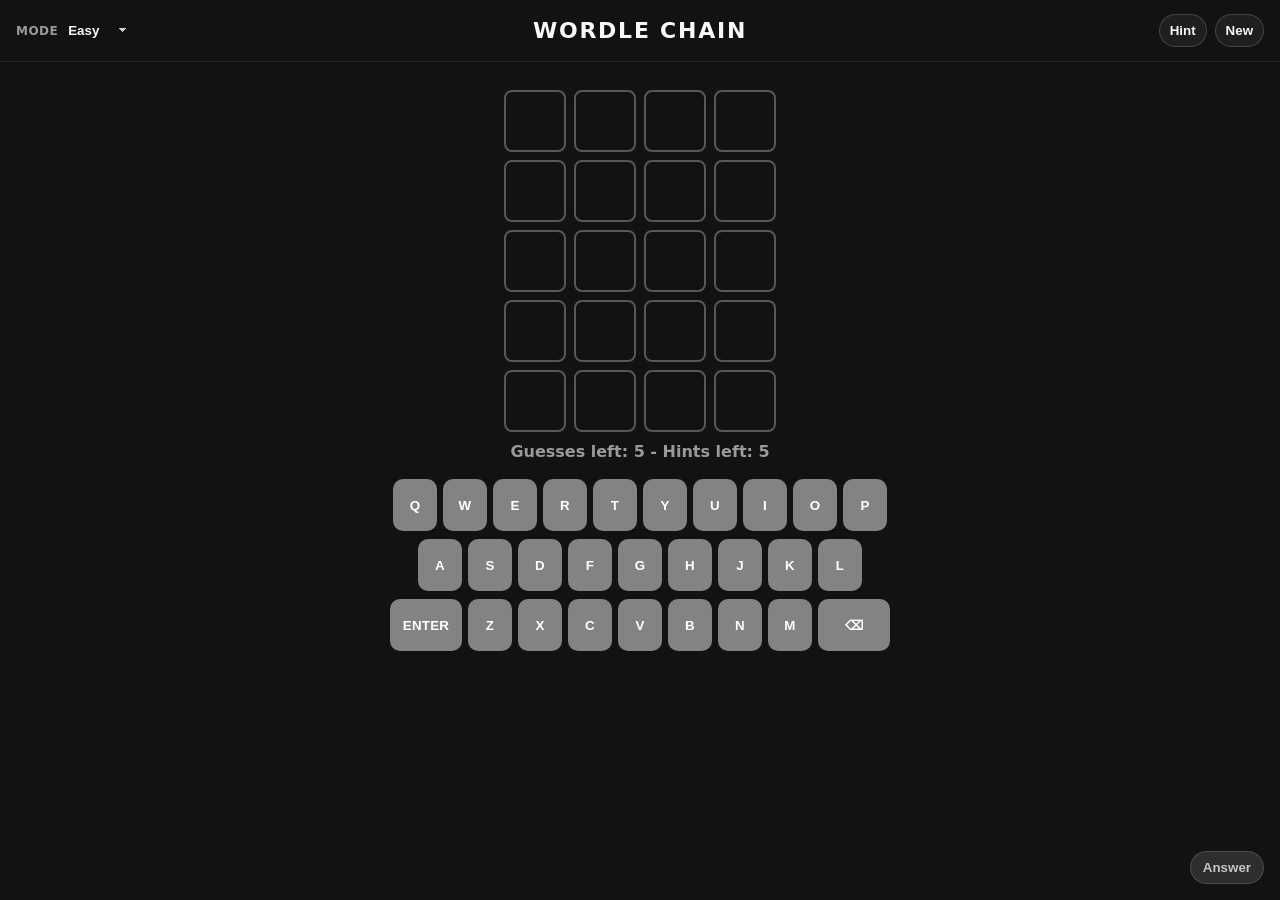
==== index.html @ 0df7bb43 "Disable mobile double-tap zoom interactions. Set a non-scalable viewport and apply touch-action mani" ====
<!doctype html>
<html lang="en">
  <head>
    <meta charset="UTF-8" />
    <meta name="viewport" content="width=device-width, initial-scale=1.0, maximum-scale=1.0, user-scalable=no" />
    <title>Wordle Clone</title>
    <link rel="stylesheet" href="./styles.css" />
  </head>
  <body>
    <div class="app" id="app">
      <header class="header">
        <div class="header__left">
          <label class="difficultyLabel" for="difficultySelect">Mode</label>
          <select id="difficultySelect" class="difficultySelect" aria-label="Difficulty mode">
            <option value="easy" selected>Easy</option>
            <option value="medium">Medium</option>
            <option value="hard">Hard</option>
          </select>
        </div>
        <h1 class="header__title" id="headerTitle">Wordle Chain</h1>
        <div class="header__right">
          <button class="iconButton" id="hintBtn" type="button" aria-label="Show hint" title="Show hint">
            Hint
          </button>
          <button class="iconButton" id="newGameBtn" type="button" aria-label="New game" title="New game">
            New
          </button>
        </div>
      </header>

      <main class="main">
        <section class="board" aria-label="Board">
          <div class="history" id="history" aria-label="Solved words"></div>
          <div class="chainDivider" id="chainDivider" aria-hidden="true"></div>
          <div class="grid" id="grid" aria-label="Guesses grid"></div>
          <p class="status" id="statusText" aria-live="polite"></p>
        </section>

        <section class="keyboard" id="keyboardSection" aria-label="Keyboard">
          <div class="mobileHintRow">
            <button class="iconButton mobileHintBtn" id="mobileHintBtn" type="button" aria-label="Show hint">Hint</button>
          </div>
          <div class="keyboard__row" id="kbRow1"></div>
          <div class="keyboard__row" id="kbRow2"></div>
          <div class="keyboard__row" id="kbRow3"></div>
          <p class="mobileAnswerFlash" id="mobileAnswerFlash" aria-live="polite"></p>
        </section>

        <section class="celebration hiddenSection" id="celebrationSection" aria-live="polite">
          <p class="celebrationText">Chain complete!</p>
          <div class="starRating" id="starRating" aria-label="Star rating"></div>
          <p class="ratingMeta" id="ratingMeta"></p>
          <button class="primaryButton" id="chainPlayAgainBtn" type="button">Play again</button>
        </section>
      </main>

      <div class="toast" id="toast" role="status" aria-live="polite" aria-atomic="true"></div>
      <div class="confettiLayer" id="confettiLayer" aria-hidden="true"></div>
      <button class="answerFab" id="answerBtn" type="button" aria-label="Show answer" title="Show answer">Answer</button>

      <div class="modalOverlay hidden" id="modalOverlay" aria-hidden="true">
        <div class="modal" role="dialog" aria-modal="true" aria-labelledby="modalTitle">
          <h2 class="modal__title" id="modalTitle">Game over</h2>
          <p class="modal__body" id="modalBody"></p>
          <div class="modal__actions">
            <button class="primaryButton" id="playAgainBtn" type="button">Play again</button>
            <button class="secondaryButton" id="closeModalBtn" type="button">Close</button>
          </div>
        </div>
      </div>
    </div>

    <script type="module" src="./app.js"></script>
  </body>
</html>
---- styles.css ----
:root {
  --bg: #121213;
  --fg: #f8f8f8;
  --muted: #9a9a9a;
  --tile: #3a3a3c;
  --tileBorder: #565758;
  --tileBorderActive: #878a8c;
  --key: #818384;
  --keyFg: #ffffff;
  --green: #538d4e;
  --purple: #7c4dff;
  --yellow: #b59f3b;
  --gray: #3a3a3c;
  --shadow: rgba(0, 0, 0, 0.4);
  --radius: 10px;
  --tileSize: 62px;
  --tileGap: 8px;
  --font: ui-sans-serif, system-ui, -apple-system, Segoe UI, Roboto, Helvetica, Arial, "Apple Color Emoji",
    "Segoe UI Emoji";
}

* {
  box-sizing: border-box;
}

html,
body {
  height: 100%;
}

body {
  margin: 0;
  background: var(--bg);
  color: var(--fg);
  font-family: var(--font);
  overflow-x: hidden;
}

.app {
  min-height: 100%;
  display: flex;
  flex-direction: column;
  width: 100%;
}

.header {
  display: grid;
  grid-template-columns: 1fr auto 1fr;
  align-items: center;
  padding: 14px 16px;
  border-bottom: 1px solid rgba(255, 255, 255, 0.08);
  gap: 8px;
}

.header__title {
  margin: 0;
  font-size: 22px;
  letter-spacing: 0.08em;
  text-transform: uppercase;
  justify-self: center;
  text-align: center;
}

.header__right {
  display: flex;
  justify-content: flex-end;
  gap: 8px;
  flex-wrap: wrap;
}

.header__left {
  display: flex;
  align-items: center;
  gap: 8px;
}

.difficultyLabel {
  color: var(--muted);
  font-weight: 700;
  font-size: 12px;
  letter-spacing: 0.04em;
  text-transform: uppercase;
}

.difficultySelect {
  background: transparent;
  color: var(--fg);
  border: 0;
  border-radius: 0;
  padding: 2px 2px;
  font-weight: 700;
  min-width: 0;
  appearance: none;
  -webkit-appearance: none;
  -moz-appearance: none;
  padding-right: 14px;
  background-image: linear-gradient(45deg, transparent 50%, rgba(255, 255, 255, 0.8) 50%),
    linear-gradient(135deg, rgba(255, 255, 255, 0.8) 50%, transparent 50%);
  background-position: calc(100% - 10px) calc(50% - 1px), calc(100% - 6px) calc(50% - 1px);
  background-size: 4px 4px, 4px 4px;
  background-repeat: no-repeat;
}

.iconButton {
  border: 1px solid rgba(255, 255, 255, 0.16);
  background: rgba(255, 255, 255, 0.06);
  color: var(--fg);
  padding: 8px 10px;
  border-radius: 999px;
  font-weight: 700;
  cursor: pointer;
  touch-action: manipulation;
}

.iconButton:hover {
  background: rgba(255, 255, 255, 0.1);
}

.answerFab {
  position: fixed;
  right: 16px;
  bottom: 16px;
  z-index: 40;
  border: 1px solid rgba(255, 255, 255, 0.14);
  background: rgba(140, 140, 140, 0.24);
  color: rgba(255, 255, 255, 0.72);
  border-radius: 999px;
  padding: 8px 12px;
  font-weight: 700;
  cursor: pointer;
  touch-action: manipulation;
}

.answerFab:hover {
  background: rgba(150, 150, 150, 0.32);
}

.main {
  flex: 1;
  display: flex;
  flex-direction: column;
  align-items: center;
  padding: 18px 12px 24px;
  gap: 18px;
  width: 100%;
}

.board {
  width: min(620px, 100%);
}

.history {
  display: grid;
  gap: var(--tileGap);
  margin-bottom: 10px;
}

.chainConnector {
  width: 2px;
  height: 26px;
  margin: -2px auto 2px;
  border-radius: 999px;
  background: rgba(255, 255, 255, 0.28);
}

.chainDivider {
  width: 2px;
  height: 26px;
  margin: 4px auto 12px;
  border-radius: 999px;
  background: rgba(255, 255, 255, 0.28);
  display: none;
}

.chainDivider[data-show="true"] {
  display: block;
}

.grid {
  display: grid;
  grid-template-rows: repeat(5, 1fr);
  gap: var(--tileGap);
}

.row {
  display: grid;
  gap: var(--tileGap);
  justify-content: center;
}

.status {
  margin: 10px 0 0;
  text-align: center;
  color: var(--muted);
  font-weight: 700;
}

.tile {
  width: var(--tileSize);
  height: var(--tileSize);
  border: 2px solid var(--tileBorder);
  border-radius: 8px;
  display: grid;
  place-items: center;
  text-transform: uppercase;
  font-weight: 800;
  font-size: 28px;
  line-height: 1;
  user-select: none;
  background: transparent;
}

.tile[data-state="active"] {
  border-color: var(--tileBorderActive);
}

.tile[data-state="green"] {
  background: var(--green);
  border-color: var(--green);
}

.tile[data-state="purple"] {
  background: var(--purple);
  border-color: var(--purple);
}

.tile[data-state="yellow"] {
  background: var(--yellow);
  border-color: var(--yellow);
}

.tile[data-state="gray"] {
  background: var(--gray);
  border-color: var(--gray);
}

.keyboard {
  width: min(560px, 100%);
  display: flex;
  flex-direction: column;
  gap: 8px;
  padding-inline: 4px;
}

.mobileAnswerFlash {
  display: none;
  margin: 0;
  text-align: center;
  font-size: 12px;
  color: rgba(255, 255, 255, 0.82);
  opacity: 0;
  transition: opacity 160ms ease;
  pointer-events: none;
}

.mobileAnswerFlash[data-show="true"] {
  opacity: 1;
}

.mobileHintRow {
  display: none;
}

.keyboard__row {
  display: flex;
  gap: 6px;
  justify-content: center;
}

.key {
  flex: 1;
  max-width: 44px;
  min-width: 30px;
  height: 52px;
  border-radius: 10px;
  border: 0;
  background: var(--key);
  color: var(--keyFg);
  font-weight: 800;
  letter-spacing: 0.02em;
  cursor: pointer;
  text-transform: uppercase;
  overflow: hidden;
  text-overflow: clip;
  touch-action: manipulation;
}

.key[data-wide="true"] {
  flex: 1.4;
  max-width: 72px;
}

.key:hover {
  filter: brightness(1.06);
}

.key[data-state="green"] {
  background: var(--green);
}

.key[data-state="purple"] {
  background: var(--purple);
}

.key[data-state="yellow"] {
  background: var(--yellow);
}

.key[data-state="gray"] {
  background: var(--gray);
}

.toast {
  position: fixed;
  top: 68px;
  left: 50%;
  transform: translateX(-50%);
  background: rgba(248, 248, 248, 0.92);
  color: #111;
  padding: 10px 12px;
  border-radius: 12px;
  font-weight: 700;
  box-shadow: 0 12px 30px var(--shadow);
  opacity: 0;
  pointer-events: none;
  transition: opacity 140ms ease;
}

.toast[data-show="true"] {
  opacity: 1;
}

.modalOverlay {
  position: fixed;
  inset: 0;
  background: rgba(0, 0, 0, 0.55);
  display: grid;
  place-items: center;
  padding: 16px;
}

.modalOverlay.hidden {
  display: none;
}

.modal {
  width: min(420px, 100%);
  background: #1b1b1c;
  border: 1px solid rgba(255, 255, 255, 0.14);
  border-radius: var(--radius);
  box-shadow: 0 20px 60px var(--shadow);
  padding: 16px;
}

.modal__title {
  margin: 0 0 10px;
  font-size: 18px;
}

.modal__body {
  margin: 0 0 16px;
  color: rgba(255, 255, 255, 0.86);
}

.modal__actions {
  display: flex;
  gap: 10px;
  justify-content: flex-end;
}

.primaryButton,
.secondaryButton {
  border-radius: 12px;
  padding: 10px 12px;
  font-weight: 800;
  cursor: pointer;
}

.primaryButton {
  border: 0;
  background: rgba(255, 255, 255, 0.9);
  color: #111;
}

.secondaryButton {
  border: 1px solid rgba(255, 255, 255, 0.18);
  background: transparent;
  color: var(--fg);
}

.hiddenSection {
  display: none !important;
}

.celebration {
  display: grid;
  place-items: center;
  gap: 10px;
}

.celebrationText {
  margin: 0;
  font-weight: 800;
  color: var(--fg);
}

.starRating {
  display: flex;
  gap: 6px;
  align-items: center;
  justify-content: center;
  min-height: 36px;
}

.star {
  font-size: 30px;
  line-height: 1;
  color: rgba(255, 255, 255, 0.28);
  transform: scale(0.9);
}

.star[data-on="true"] {
  color: #facc15;
  animation: starPop 260ms ease forwards;
}

.ratingMeta {
  margin: 0;
  color: var(--muted);
  font-weight: 700;
}

.confettiLayer {
  position: fixed;
  inset: 0;
  pointer-events: none;
  overflow: hidden;
  z-index: 50;
}

.confettiPiece {
  position: absolute;
  top: -10px;
  width: 8px;
  height: 12px;
  opacity: 0.9;
  animation: confettiFall 1400ms linear forwards;
}

@keyframes confettiFall {
  0% {
    transform: translateY(0) rotate(0deg);
  }
  100% {
    transform: translateY(105vh) rotate(720deg);
    opacity: 0.1;
  }
}

@keyframes starPop {
  0% {
    transform: scale(0.5) rotate(-10deg);
    opacity: 0.2;
  }
  60% {
    transform: scale(1.2) rotate(8deg);
    opacity: 1;
  }
  100% {
    transform: scale(1) rotate(0deg);
    opacity: 1;
  }
}

@media (max-width: 420px) {
  :root {
    --tileSize: 38px;
    --tileGap: 5px;
  }
  .header {
    grid-template-columns: 1fr auto 1fr;
    justify-items: stretch;
    text-align: initial;
    gap: 6px;
    padding: 8px 10px;
  }
  .header__left,
  .header__right {
    width: auto;
    gap: 6px;
  }
  .header__left {
    justify-content: flex-start;
  }
  .header__right {
    justify-content: flex-end;
  }
  .header__title {
    font-size: 18px;
  }
  .difficultyLabel {
    display: none;
  }
  .difficultySelect {
    min-width: 0;
    padding: 2px 14px 2px 2px;
    font-size: 12px;
  }
  .iconButton {
    padding: 6px 8px;
    font-size: 12px;
  }
  .main {
    padding: 8px 8px 14px;
    gap: 10px;
  }
  .board {
    width: 100%;
  }
  .status {
    font-size: 11px;
    line-height: 1.3;
    margin-top: 6px;
    max-width: 100%;
    white-space: normal;
  }
  .keyboard {
    width: min(100%, 420px);
    gap: 5px;
    padding-inline: 0;
  }
  .keyboard__row {
    gap: 3px;
  }
  .tile {
    font-size: 20px;
  }
  .key {
    height: 40px;
    min-width: 0;
    max-width: none;
    flex: 1 1 0;
    font-size: 12px;
    padding: 0;
  }
  .key[data-wide="true"] {
    max-width: none;
    flex: 1.5 1 0;
    font-size: 10px;
    letter-spacing: 0;
  }
  .answerFab {
    display: none;
  }
}

@media (max-width: 768px) {
  html,
  body {
    overflow: hidden;
  }
  .header {
    padding: 10px 12px;
  }
  .header__title {
    font-size: 20px;
  }
  .board {
    width: min(620px, calc(100vw - 20px));
  }
  .keyboard {
    position: fixed;
    left: 0;
    right: 0;
    bottom: calc(env(safe-area-inset-bottom) + 24px);
    width: 100%;
    margin: 0;
    padding: 8px 8px calc(12px + env(safe-area-inset-bottom));
    background: rgba(18, 18, 19, 0.96);
    border-top: 1px solid rgba(255, 255, 255, 0.08);
    z-index: 20;
    isolation: isolate;
  }
  .status {
    font-size: 13px;
  }
  #hintBtn {
    display: none;
  }
  .mobileHintRow {
    display: flex;
    justify-content: flex-end;
    margin-bottom: 4px;
  }
  .mobileHintBtn {
    padding: 6px 10px;
    font-size: 12px;
  }
  .main {
    padding-bottom: 285px;
    overflow-y: auto;
    width: 100%;
  }
  .mobileAnswerFlash {
    display: block;
    position: absolute;
    left: 0;
    right: 0;
    bottom: -20px;
  }
  .answerFab {
    display: none;
  }
}
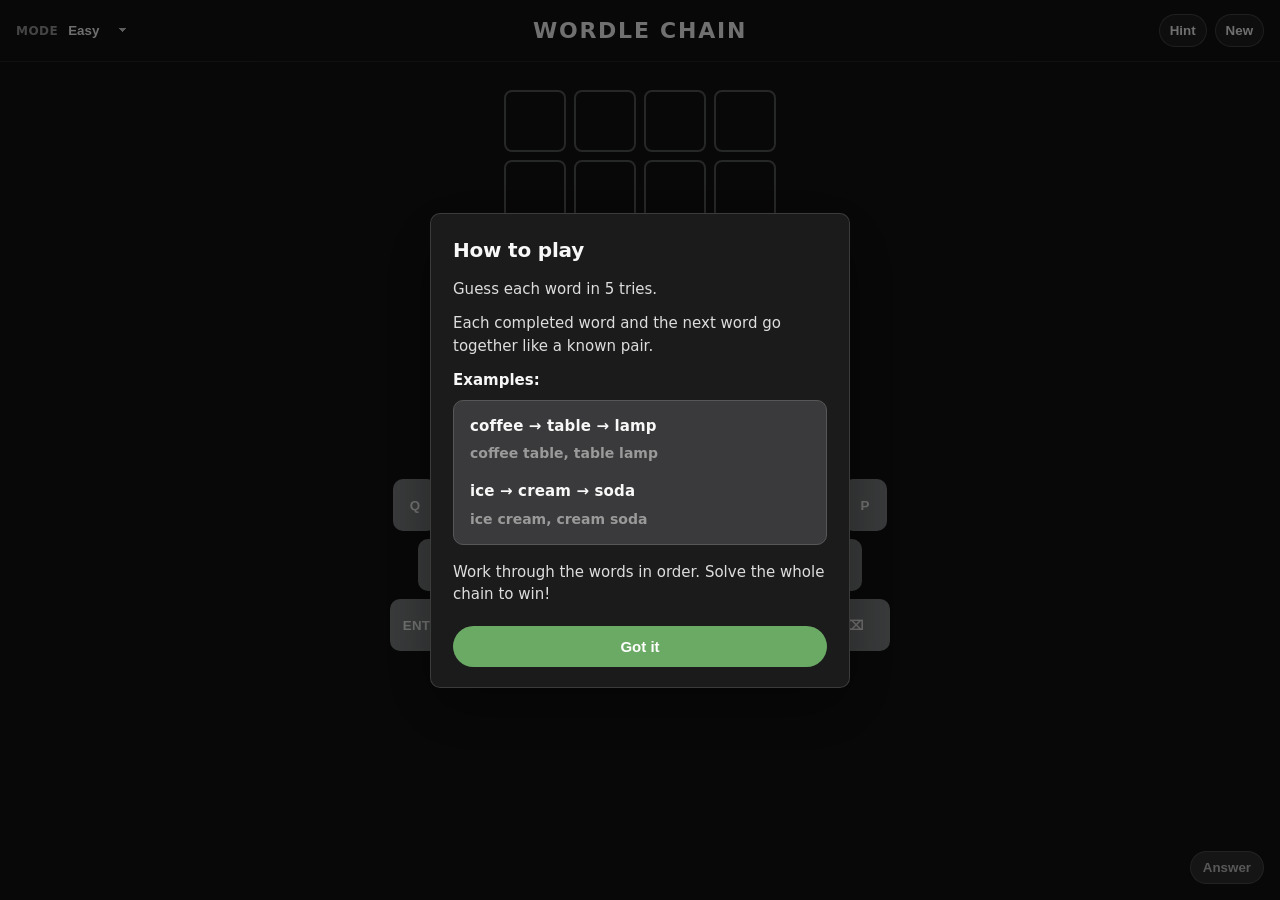
==== commit cf6079c2: "Add first-visit How to play overlay with dark theme styling. - Introduce modal with chain examples a" ====
--- a/index.html
+++ b/index.html
@@ -58,6 +58,31 @@
       <div class="confettiLayer" id="confettiLayer" aria-hidden="true"></div>
       <button class="answerFab" id="answerBtn" type="button" aria-label="Show answer" title="Show answer">Answer</button>
 
+      <div class="modalOverlay howToOverlay hidden" id="howToOverlay" aria-hidden="true">
+        <div class="modal howToModal" role="dialog" aria-modal="true" aria-labelledby="howToTitle">
+          <h2 class="modal__title" id="howToTitle">How to play</h2>
+          <div class="howToBody">
+            <p>Guess each word in 5 tries.</p>
+            <p>Each completed word and the next word go together like a known pair.</p>
+            <p class="howToExamplesLabel">Examples:</p>
+            <div class="chainExamplePairs" role="presentation">
+              <div class="chainExamplePair">
+                <p class="chainWords">coffee → table → lamp</p>
+                <p class="chainPhrases">coffee table, table lamp</p>
+              </div>
+              <div class="chainExamplePair">
+                <p class="chainWords">ice → cream → soda</p>
+                <p class="chainPhrases">ice cream, cream soda</p>
+              </div>
+            </div>
+            <p>Work through the words in order. Solve the whole chain to win!</p>
+          </div>
+          <div class="modal__actions howToActions">
+            <button class="primaryButton" id="howToDismissBtn" type="button">Got it</button>
+          </div>
+        </div>
+      </div>
+
       <div class="modalOverlay hidden" id="modalOverlay" aria-hidden="true">
         <div class="modal" role="dialog" aria-modal="true" aria-labelledby="modalTitle">
           <h2 class="modal__title" id="modalTitle">Game over</h2>
--- a/styles.css
+++ b/styles.css
@@ -343,6 +343,11 @@
   display: none;
 }
 
+.howToOverlay {
+  z-index: 60;
+  background: rgba(0, 0, 0, 0.55);
+}
+
 .modal {
   width: min(420px, 100%);
   background: #1b1b1c;
@@ -350,6 +355,107 @@
   border-radius: var(--radius);
   box-shadow: 0 20px 60px var(--shadow);
   padding: 16px;
+}
+
+/* How-to dialog: must beat `.modal` (same element has both classes; `.modal` comes first in cascade). */
+.modal.howToModal {
+  width: min(420px, 100%);
+  max-height: min(88vh, 100%);
+  overflow-y: auto;
+  -webkit-overflow-scrolling: touch;
+  background: #1b1b1c;
+  color: rgba(248, 248, 248, 0.92);
+  border: 1px solid rgba(255, 255, 255, 0.14);
+  border-radius: var(--radius);
+  box-shadow: 0 20px 60px var(--shadow);
+  padding: 24px 22px 20px;
+}
+
+.modal.howToModal .modal__title {
+  margin: 0 0 16px;
+  font-size: 20px;
+  font-weight: 700;
+  letter-spacing: -0.01em;
+  color: var(--fg);
+}
+
+.modal.howToModal .howToBody {
+  margin: 0 0 20px;
+  color: rgba(248, 248, 248, 0.88);
+  font-size: 15px;
+  line-height: 1.5;
+}
+
+.modal.howToModal .howToBody > p {
+  margin: 0 0 12px;
+}
+
+.modal.howToModal .howToBody > p:last-child {
+  margin-bottom: 0;
+}
+
+.modal.howToModal .howToExamplesLabel {
+  margin-bottom: 8px !important;
+  font-weight: 700;
+  color: var(--fg);
+}
+
+.modal.howToModal .chainExamplePairs {
+  margin: 0 0 16px;
+  padding: 14px 16px;
+  background: var(--tile);
+  border-radius: var(--radius);
+  border: 1px solid var(--tileBorder);
+  display: flex;
+  flex-direction: column;
+  gap: 16px;
+}
+
+.modal.howToModal .chainExamplePair {
+  margin: 0;
+}
+
+.modal.howToModal .chainExamplePair .chainWords,
+.modal.howToModal .chainExamplePair .chainPhrases {
+  margin: 0;
+}
+
+.modal.howToModal .chainWords {
+  font-weight: 700;
+  letter-spacing: 0.01em;
+  font-size: 15px;
+  color: #f8f8f8;
+}
+
+.modal.howToModal .chainPhrases {
+  margin-top: 6px !important;
+  color: var(--muted);
+  font-size: 14px;
+  font-weight: 600;
+}
+
+.modal.howToModal .howToActions {
+  justify-content: stretch;
+}
+
+.modal.howToModal .howToActions .primaryButton {
+  flex: 1;
+  border-radius: 999px;
+  padding: 12px 18px;
+  font-weight: 700;
+  font-size: 15px;
+  border: 0;
+  background: #6aaa64;
+  color: #ffffff;
+  box-shadow: none;
+}
+
+.modal.howToModal .howToActions .primaryButton:hover {
+  filter: brightness(1.08);
+}
+
+.modal.howToModal .howToActions .primaryButton:active {
+  filter: brightness(0.94);
 }
 
 .modal__title {
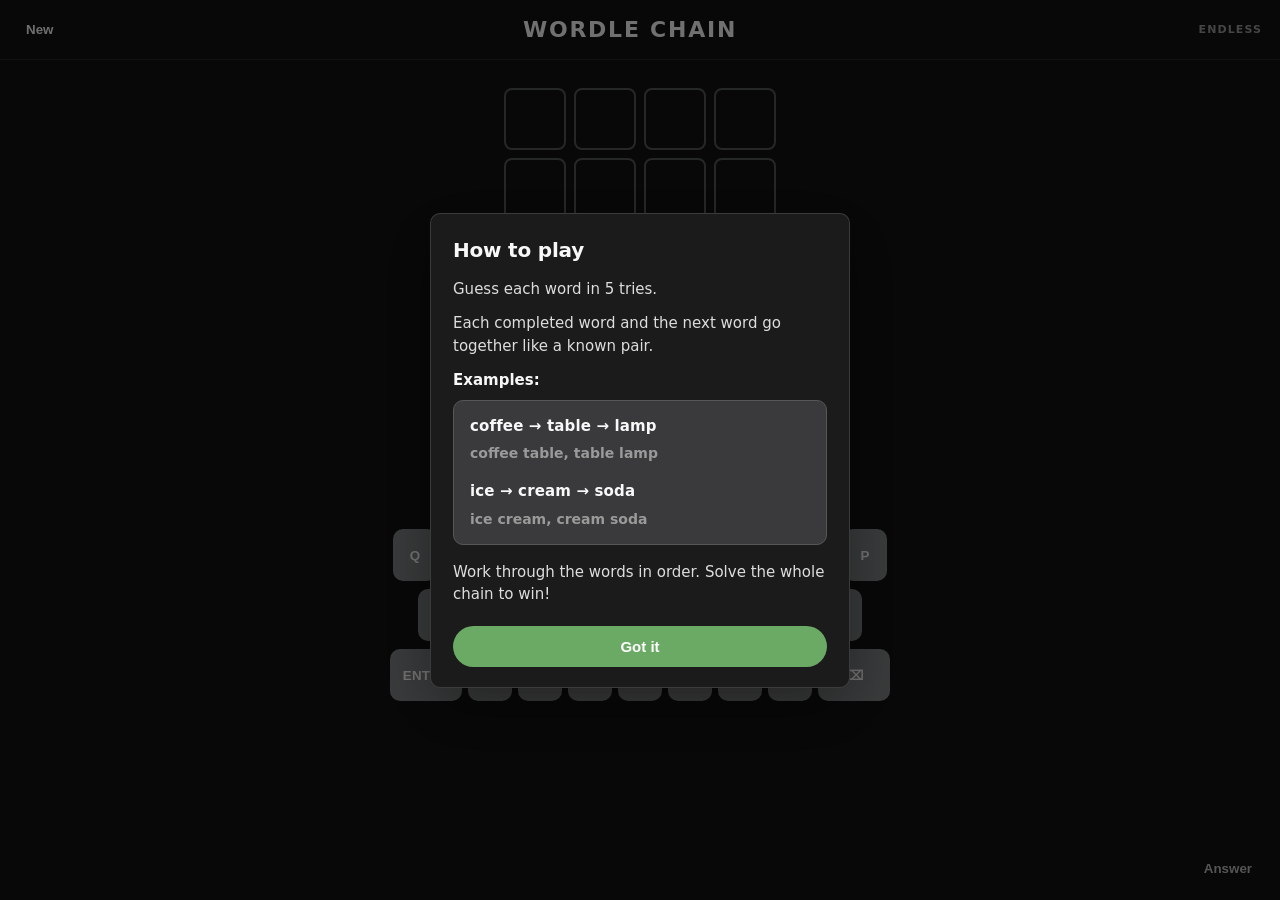
==== commit 6caaeb25: "UI: toolbar controls, leaderboard page, header New/ENDLESS, endless mode - Center keyboard toolbar: " ====
--- a/index.html
+++ b/index.html
@@ -3,27 +3,25 @@
   <head>
     <meta charset="UTF-8" />
     <meta name="viewport" content="width=device-width, initial-scale=1.0, maximum-scale=1.0, user-scalable=no" />
-    <title>Wordle Clone</title>
+    <title>Wordle Chain</title>
     <link rel="stylesheet" href="./styles.css" />
   </head>
   <body>
     <div class="app" id="app">
       <header class="header">
-        <div class="header__left">
-          <label class="difficultyLabel" for="difficultySelect">Mode</label>
-          <select id="difficultySelect" class="difficultySelect" aria-label="Difficulty mode">
-            <option value="easy" selected>Easy</option>
-            <option value="medium">Medium</option>
-            <option value="hard">Hard</option>
-          </select>
+        <div class="header__leading">
+          <button class="iconButton" id="newGameBtn" type="button" aria-label="New game" title="New game">New</button>
         </div>
         <h1 class="header__title" id="headerTitle">Wordle Chain</h1>
-        <div class="header__right">
-          <button class="iconButton" id="hintBtn" type="button" aria-label="Show hint" title="Show hint">
-            Hint
-          </button>
-          <button class="iconButton" id="newGameBtn" type="button" aria-label="New game" title="New game">
-            New
+        <div class="header__trailing">
+          <button
+            class="formatPill"
+            id="endlessBtn"
+            type="button"
+            aria-label="Endless mode"
+            title="Endless — chains keep going"
+          >
+            ENDLESS
           </button>
         </div>
       </header>
@@ -37,8 +35,32 @@
         </section>
 
         <section class="keyboard" id="keyboardSection" aria-label="Keyboard">
-          <div class="mobileHintRow">
-            <button class="iconButton mobileHintBtn" id="mobileHintBtn" type="button" aria-label="Show hint">Hint</button>
+          <div class="keyboardToolbar" aria-label="Game controls">
+            <div class="keyboardToolbar__group">
+              <select id="difficultySelect" class="difficultySelect difficultySelect--toolbar" aria-label="Difficulty mode">
+                <option value="easy" selected>Easy</option>
+                <option value="medium">Medium</option>
+                <option value="hard">Hard</option>
+              </select>
+              <a
+                class="toolbarIconLink"
+                href="./leaderboard.html"
+                aria-label="Leaderboard"
+                title="Leaderboard"
+              >
+                <span class="toolbarIconLink__icon" aria-hidden="true">
+                  <svg width="22" height="22" viewBox="0 0 24 24" fill="none" xmlns="http://www.w3.org/2000/svg">
+                    <path
+                      d="M4 20h3v-8H4v8zm7 0h3V4h-3v16zm7 0h3v-5h-3v5z"
+                      fill="currentColor"
+                    />
+                  </svg>
+                </span>
+              </a>
+              <button class="iconButton" id="hintBtn" type="button" aria-label="Show hint" title="Show hint">
+                Hint
+              </button>
+            </div>
           </div>
           <div class="keyboard__row" id="kbRow1"></div>
           <div class="keyboard__row" id="kbRow2"></div>
--- a/styles.css
+++ b/styles.css
@@ -45,7 +45,7 @@
 
 .header {
   display: grid;
-  grid-template-columns: 1fr auto 1fr;
+  grid-template-columns: auto minmax(0, 1fr) auto;
   align-items: center;
   padding: 14px 16px;
   border-bottom: 1px solid rgba(255, 255, 255, 0.08);
@@ -59,19 +59,125 @@
   text-transform: uppercase;
   justify-self: center;
   text-align: center;
-}
-
-.header__right {
-  display: flex;
-  justify-content: flex-end;
-  gap: 8px;
-  flex-wrap: wrap;
-}
-
-.header__left {
-  display: flex;
+  min-width: 0;
+}
+
+.header__leading {
+  display: flex;
+  justify-content: flex-start;
   align-items: center;
   gap: 8px;
+  min-width: 0;
+}
+
+.header__trailing {
+  display: flex;
+  justify-content: flex-end;
+  align-items: center;
+  gap: 8px;
+  min-width: 0;
+}
+
+.header__trailing--spacer {
+  width: 40px;
+  flex: 0 0 auto;
+}
+
+.formatPill {
+  border: 0;
+  margin: 0;
+  padding: 8px 2px;
+  background: transparent;
+  color: var(--muted);
+  font: inherit;
+  font-weight: 800;
+  font-size: 11px;
+  letter-spacing: 0.1em;
+  cursor: pointer;
+  touch-action: manipulation;
+  white-space: nowrap;
+}
+
+.formatPill:hover {
+  opacity: 0.85;
+  color: var(--fg);
+}
+
+.formatPill[data-active="true"] {
+  color: var(--yellow);
+}
+
+.header--subpage {
+  grid-template-columns: auto minmax(0, 1fr) auto;
+}
+
+.subpageBackLink {
+  justify-self: start;
+  color: var(--fg);
+  text-decoration: none;
+  font-weight: 700;
+  font-size: 14px;
+  padding: 8px 4px;
+  border-radius: 8px;
+}
+
+.subpageBackLink:hover {
+  background: rgba(255, 255, 255, 0.08);
+}
+
+.header__title--subpage {
+  font-size: 18px;
+}
+
+.subpageMain {
+  flex: 1;
+  width: 100%;
+  max-width: 640px;
+  margin: 0 auto;
+  padding: 20px 16px 32px;
+}
+
+.subpageNote {
+  margin: 0 0 16px;
+  color: var(--muted);
+  font-weight: 600;
+  font-size: 14px;
+  line-height: 1.4;
+}
+
+.leaderboardTableWrap {
+  overflow-x: auto;
+  border: 1px solid rgba(255, 255, 255, 0.1);
+  border-radius: var(--radius);
+}
+
+.leaderboardTable {
+  width: 100%;
+  border-collapse: collapse;
+  font-size: 14px;
+}
+
+.leaderboardTable th,
+.leaderboardTable td {
+  padding: 10px 12px;
+  text-align: left;
+  border-bottom: 1px solid rgba(255, 255, 255, 0.08);
+}
+
+.leaderboardTable th {
+  color: var(--muted);
+  font-weight: 800;
+  text-transform: uppercase;
+  font-size: 11px;
+  letter-spacing: 0.06em;
+}
+
+.leaderboardTable tbody tr:last-child td {
+  border-bottom: none;
+}
+
+.app--subpage {
+  min-height: 100%;
 }
 
 .difficultyLabel {
@@ -87,23 +193,18 @@
   color: var(--fg);
   border: 0;
   border-radius: 0;
-  padding: 2px 2px;
+  padding: 2px 4px;
   font-weight: 700;
   min-width: 0;
   appearance: none;
   -webkit-appearance: none;
   -moz-appearance: none;
-  padding-right: 14px;
-  background-image: linear-gradient(45deg, transparent 50%, rgba(255, 255, 255, 0.8) 50%),
-    linear-gradient(135deg, rgba(255, 255, 255, 0.8) 50%, transparent 50%);
-  background-position: calc(100% - 10px) calc(50% - 1px), calc(100% - 6px) calc(50% - 1px);
-  background-size: 4px 4px, 4px 4px;
-  background-repeat: no-repeat;
+  background-image: none;
 }
 
 .iconButton {
-  border: 1px solid rgba(255, 255, 255, 0.16);
-  background: rgba(255, 255, 255, 0.06);
+  border: 0;
+  background: transparent;
   color: var(--fg);
   padding: 8px 10px;
   border-radius: 999px;
@@ -113,7 +214,8 @@
 }
 
 .iconButton:hover {
-  background: rgba(255, 255, 255, 0.1);
+  background: transparent;
+  opacity: 0.82;
 }
 
 .answerFab {
@@ -121,8 +223,8 @@
   right: 16px;
   bottom: 16px;
   z-index: 40;
-  border: 1px solid rgba(255, 255, 255, 0.14);
-  background: rgba(140, 140, 140, 0.24);
+  border: 0;
+  background: transparent;
   color: rgba(255, 255, 255, 0.72);
   border-radius: 999px;
   padding: 8px 12px;
@@ -132,7 +234,8 @@
 }
 
 .answerFab:hover {
-  background: rgba(150, 150, 150, 0.32);
+  background: transparent;
+  opacity: 0.85;
 }
 
 .main {
@@ -235,11 +338,62 @@
 }
 
 .keyboard {
+  position: relative;
   width: min(560px, 100%);
   display: flex;
   flex-direction: column;
   gap: 8px;
   padding-inline: 4px;
+}
+
+.keyboardToolbar {
+  display: flex;
+  justify-content: center;
+  width: 100%;
+  margin-bottom: 4px;
+}
+
+.keyboardToolbar__group {
+  display: grid;
+  grid-template-columns: repeat(3, auto);
+  column-gap: 24px;
+  row-gap: 6px;
+  justify-content: center;
+  justify-items: center;
+  align-items: center;
+  width: max-content;
+  max-width: 100%;
+  margin-inline: auto;
+}
+
+.difficultySelect--toolbar {
+  text-align: center;
+  text-align-last: center;
+}
+
+.toolbarIconLink {
+  display: inline-flex;
+  align-items: center;
+  justify-content: center;
+  flex: 0 0 auto;
+  width: 40px;
+  height: 40px;
+  border-radius: 999px;
+  border: 0;
+  background: transparent;
+  color: var(--fg);
+  text-decoration: none;
+  touch-action: manipulation;
+}
+
+.toolbarIconLink:hover {
+  background: transparent;
+  opacity: 0.82;
+}
+
+.toolbarIconLink__icon {
+  display: flex;
+  line-height: 0;
 }
 
 .mobileAnswerFlash {
@@ -255,10 +409,6 @@
 
 .mobileAnswerFlash[data-show="true"] {
   opacity: 1;
-}
-
-.mobileHintRow {
-  display: none;
 }
 
 .keyboard__row {
@@ -584,33 +734,29 @@
     --tileGap: 5px;
   }
   .header {
-    grid-template-columns: 1fr auto 1fr;
-    justify-items: stretch;
-    text-align: initial;
+    grid-template-columns: auto minmax(0, 1fr) auto;
     gap: 6px;
     padding: 8px 10px;
   }
-  .header__left,
-  .header__right {
-    width: auto;
-    gap: 6px;
-  }
-  .header__left {
-    justify-content: flex-start;
-  }
-  .header__right {
-    justify-content: flex-end;
-  }
   .header__title {
-    font-size: 18px;
-  }
-  .difficultyLabel {
-    display: none;
+    font-size: 16px;
+  }
+  .formatPill {
+    font-size: 10px;
+    letter-spacing: 0.08em;
+    padding: 6px 0;
   }
   .difficultySelect {
     min-width: 0;
-    padding: 2px 14px 2px 2px;
+    padding: 2px 4px;
     font-size: 12px;
+  }
+  .keyboardToolbar__group {
+    column-gap: 18px;
+  }
+  .toolbarIconLink {
+    width: 36px;
+    height: 36px;
   }
   .iconButton {
     padding: 6px 8px;
@@ -690,20 +836,8 @@
   .status {
     font-size: 13px;
   }
-  #hintBtn {
-    display: none;
-  }
-  .mobileHintRow {
-    display: flex;
-    justify-content: flex-end;
-    margin-bottom: 4px;
-  }
-  .mobileHintBtn {
-    padding: 6px 10px;
-    font-size: 12px;
-  }
   .main {
-    padding-bottom: 285px;
+    padding-bottom: 318px;
     overflow-y: auto;
     width: 100%;
   }
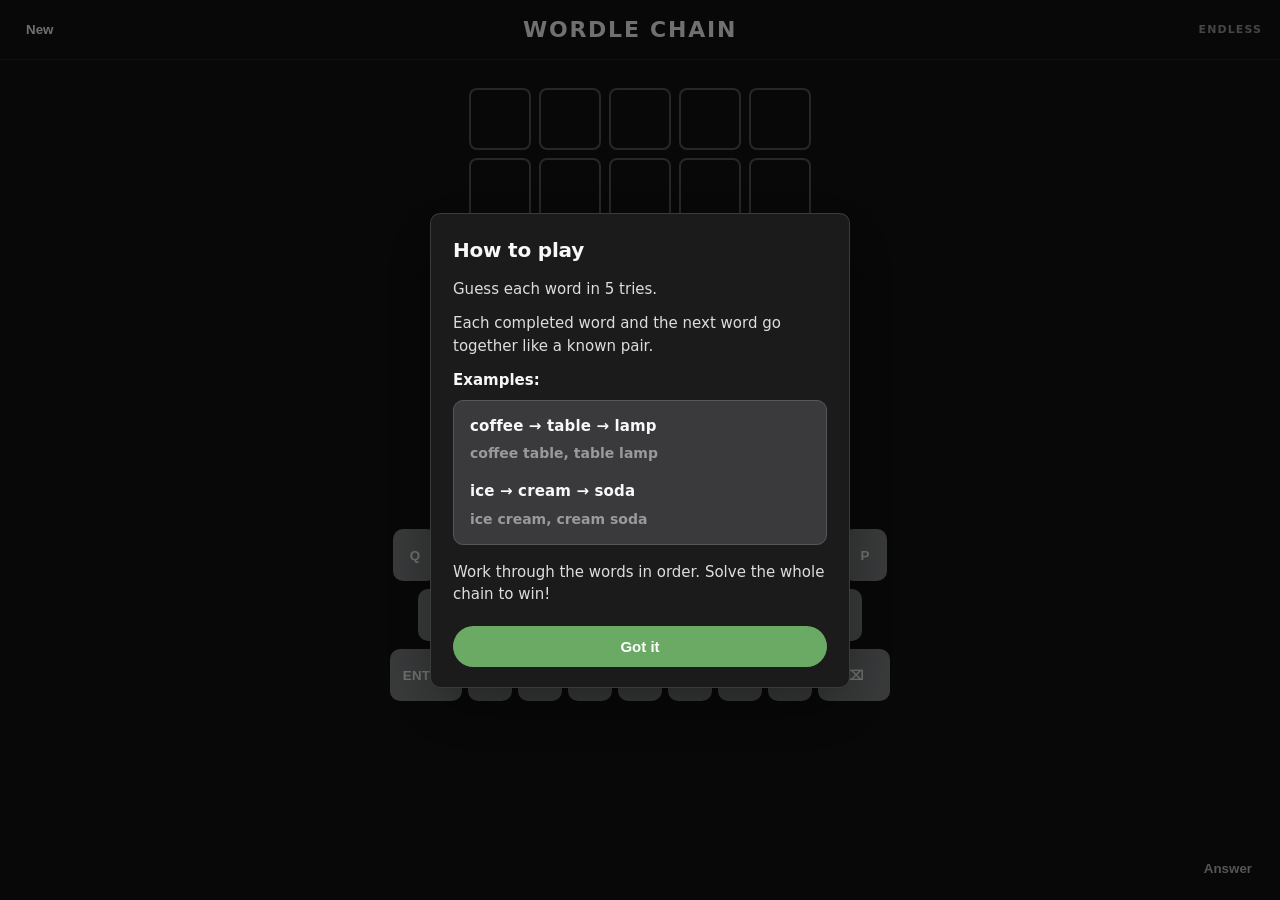
==== commit 993b774d: "Endless mode, phrase graph, new chain datasets, UI polish - Add phraseGraph with relaxed endless see" ====
--- a/index.html
+++ b/index.html
@@ -18,8 +18,8 @@
             class="formatPill"
             id="endlessBtn"
             type="button"
-            aria-label="Endless mode"
-            title="Endless — chains keep going"
+            aria-label="Toggle Endless word chain mode"
+            title="Endless: guess the next word in a long hidden chain"
           >
             ENDLESS
           </button>
@@ -28,6 +28,19 @@
 
       <main class="main">
         <section class="board" aria-label="Board">
+          <div class="endlessProgress hiddenSection" id="endlessProgress" aria-label="Endless run progress">
+            <div class="endlessProgress__row">
+              <span class="endlessProgress__count" id="endlessCounterValue">0</span>
+              <span class="endlessProgress__label">words solved</span>
+            </div>
+            <div class="endlessProgress__chips" id="endlessCounterChips" aria-hidden="true"></div>
+          </div>
+          <div
+            class="history endlessSolvedPreview hiddenSection"
+            id="endlessSolvedPreview"
+            aria-label="Last solved word"
+            aria-live="polite"
+          ></div>
           <div class="history" id="history" aria-label="Solved words"></div>
           <div class="chainDivider" id="chainDivider" aria-hidden="true"></div>
           <div class="grid" id="grid" aria-label="Guesses grid"></div>
@@ -37,11 +50,13 @@
         <section class="keyboard" id="keyboardSection" aria-label="Keyboard">
           <div class="keyboardToolbar" aria-label="Game controls">
             <div class="keyboardToolbar__group">
-              <select id="difficultySelect" class="difficultySelect difficultySelect--toolbar" aria-label="Difficulty mode">
-                <option value="easy" selected>Easy</option>
-                <option value="medium">Medium</option>
-                <option value="hard">Hard</option>
-              </select>
+              <span class="difficultyWrap" id="difficultyWrap">
+                <select id="difficultySelect" class="difficultySelect difficultySelect--toolbar" aria-label="Difficulty mode">
+                  <option value="easy" selected>Easy</option>
+                  <option value="medium">Medium</option>
+                  <option value="hard">Hard</option>
+                </select>
+              </span>
               <a
                 class="toolbarIconLink"
                 href="./leaderboard.html"
--- a/styles.css
+++ b/styles.css
@@ -145,6 +145,19 @@
   line-height: 1.4;
 }
 
+.subpageH2 {
+  margin: 0 0 8px;
+  font-size: 16px;
+  font-weight: 800;
+  letter-spacing: 0.04em;
+  text-transform: uppercase;
+  color: var(--fg);
+}
+
+.subpageH2--spaced {
+  margin-top: 28px;
+}
+
 .leaderboardTableWrap {
   overflow-x: auto;
   border: 1px solid rgba(255, 255, 255, 0.1);
@@ -250,6 +263,65 @@
 
 .board {
   width: min(620px, 100%);
+}
+
+.endlessProgress {
+  margin: 0 0 10px;
+  padding: 0;
+  background: transparent;
+  border: none;
+  border-radius: 0;
+}
+
+.endlessProgress__row {
+  display: flex;
+  align-items: baseline;
+  justify-content: center;
+  gap: 10px;
+  margin-bottom: 8px;
+}
+
+.endlessProgress__count {
+  font-size: 28px;
+  font-weight: 800;
+  font-variant-numeric: tabular-nums;
+  color: var(--fg);
+}
+
+.endlessProgress__label {
+  font-size: 13px;
+  font-weight: 600;
+  letter-spacing: 0.06em;
+  text-transform: uppercase;
+  color: var(--muted);
+}
+
+.endlessProgress__chips {
+  display: flex;
+  flex-wrap: wrap;
+  gap: 4px;
+  justify-content: center;
+  align-items: center;
+  min-height: 14px;
+}
+
+.endlessProgress__chip {
+  width: 10px;
+  height: 10px;
+  border-radius: 2px;
+  background: var(--green);
+  box-shadow: 0 0 0 1px rgba(0, 0, 0, 0.25);
+}
+
+.endlessSolvedPreview {
+  margin-bottom: 10px;
+}
+
+.endlessProgress__more {
+  font-size: 12px;
+  font-weight: 700;
+  color: var(--muted);
+  margin-left: 4px;
 }
 
 .history {
@@ -616,6 +688,7 @@
 .modal__body {
   margin: 0 0 16px;
   color: rgba(255, 255, 255, 0.86);
+  white-space: pre-wrap;
 }
 
 .modal__actions {
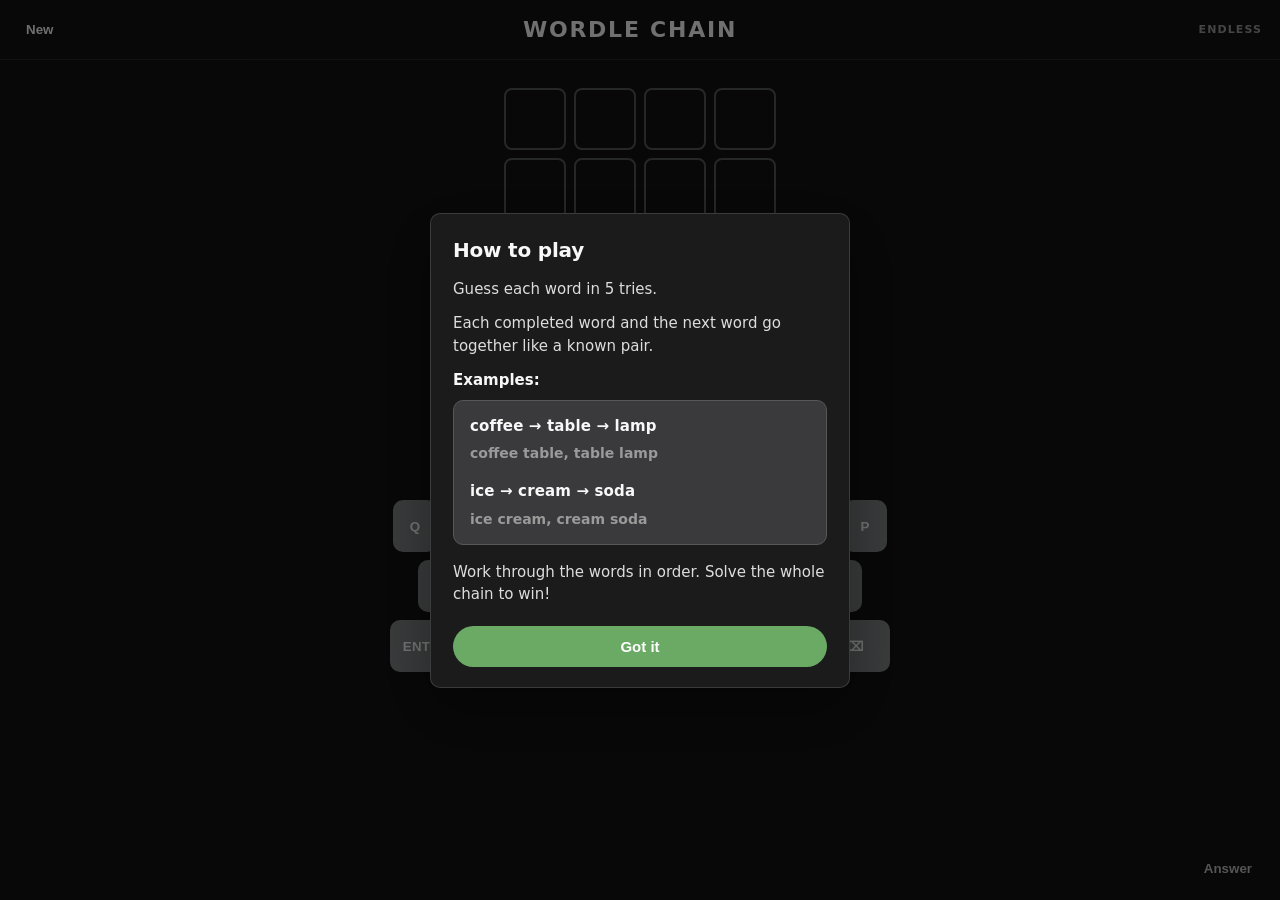
==== commit 73efeb11: "Align chain data and difficulty caps; refresh endless backbone; polish hints and status UI. Difficul" ====
--- a/index.html
+++ b/index.html
@@ -72,8 +72,9 @@
                   </svg>
                 </span>
               </a>
-              <button class="iconButton" id="hintBtn" type="button" aria-label="Show hint" title="Show hint">
-                Hint
+              <button class="iconButton hintBtn" id="hintBtn" type="button" aria-label="Hint" title="Hints left">
+                <span class="hintBtn__text">Hint</span>
+                <span class="hintBtn__count" id="hintCount">0</span>
               </button>
             </div>
           </div>
--- a/styles.css
+++ b/styles.css
@@ -231,6 +231,23 @@
   opacity: 0.82;
 }
 
+.hintBtn {
+  display: inline-flex;
+  align-items: baseline;
+  gap: 6px;
+}
+
+.hintBtn__count {
+  font-size: 0.9em;
+  color: var(--muted);
+  font-variant-numeric: tabular-nums;
+}
+
+.status:empty {
+  margin: 0;
+  min-height: 0;
+}
+
 .answerFab {
   position: fixed;
   right: 16px;
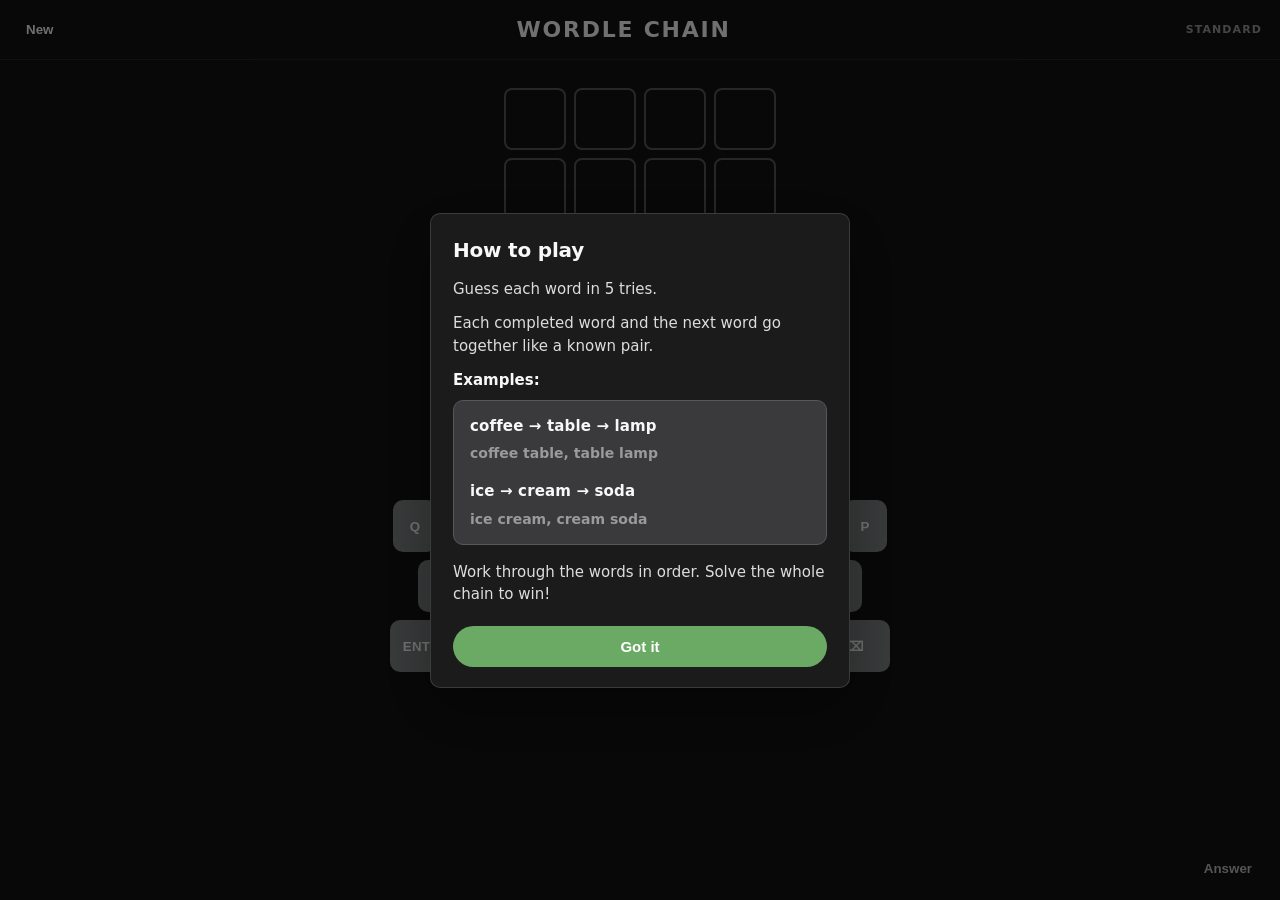
==== commit 6956b6b2: "Endless/Frenzy phrase bounds, Frenzy timers, hard starter hint - phraseGraph: per-difficulty word le" ====
--- a/index.html
+++ b/index.html
@@ -14,15 +14,23 @@
         </div>
         <h1 class="header__title" id="headerTitle">Wordle Chain</h1>
         <div class="header__trailing">
-          <button
-            class="formatPill"
-            id="endlessBtn"
-            type="button"
-            aria-label="Toggle Endless word chain mode"
-            title="Endless: guess the next word in a long hidden chain"
-          >
-            ENDLESS
-          </button>
+          <div class="gameFormatWrap" id="gameFormatWrap">
+            <button
+              type="button"
+              class="formatPill formatPill--menu"
+              id="gameFormatBtn"
+              aria-haspopup="true"
+              aria-expanded="false"
+              aria-label="Game mode"
+            >
+              STANDARD
+            </button>
+            <div id="gameFormatMenu" class="gameFormatMenu hiddenSection" role="menu" aria-hidden="true">
+              <button type="button" class="gameFormatMenu__item" role="menuitem" data-format="standard">Standard</button>
+              <button type="button" class="gameFormatMenu__item" role="menuitem" data-format="endless">Endless</button>
+              <button type="button" class="gameFormatMenu__item" role="menuitem" data-format="frenzy">Frenzy</button>
+            </div>
+          </div>
         </div>
       </header>
 
@@ -48,14 +56,19 @@
         </section>
 
         <section class="keyboard" id="keyboardSection" aria-label="Keyboard">
+          <p class="frenzyTimer hiddenSection" id="frenzyTimer" aria-live="polite"></p>
           <div class="keyboardToolbar" aria-label="Game controls">
             <div class="keyboardToolbar__group">
               <span class="difficultyWrap" id="difficultyWrap">
-                <select id="difficultySelect" class="difficultySelect difficultySelect--toolbar" aria-label="Difficulty mode">
-                  <option value="easy" selected>Easy</option>
-                  <option value="medium">Medium</option>
-                  <option value="hard">Hard</option>
-                </select>
+                <button
+                  type="button"
+                  id="difficultyToggle"
+                  class="difficultyToggle difficultyToggle--toolbar"
+                  data-mode="medium"
+                  aria-label="Difficulty: medium"
+                >
+                  MEDIUM
+                </button>
               </span>
               <a
                 class="toolbarIconLink"
--- a/styles.css
+++ b/styles.css
@@ -107,6 +107,103 @@
   color: var(--yellow);
 }
 
+.gameFormatWrap {
+  position: relative;
+  display: flex;
+  justify-content: flex-end;
+}
+
+.gameFormatMenu {
+  position: absolute;
+  right: 0;
+  top: calc(100% + 4px);
+  z-index: 60;
+  min-width: 0;
+  padding: 6px 0 0;
+  display: flex;
+  flex-direction: column;
+  align-items: flex-end;
+  gap: 2px;
+  background: transparent;
+  border: 0;
+  box-shadow: none;
+  opacity: 1;
+  visibility: visible;
+  pointer-events: auto;
+}
+
+.gameFormatMenu.hiddenSection {
+  display: flex !important;
+  opacity: 0 !important;
+  visibility: hidden !important;
+  pointer-events: none !important;
+  height: 0 !important;
+  min-height: 0 !important;
+  padding: 0 !important;
+  margin: 0 !important;
+  overflow: hidden !important;
+}
+
+.gameFormatMenu__item {
+  margin: 0;
+  border: 0;
+  border-radius: 0;
+  padding: 4px 0;
+  background: transparent;
+  color: var(--muted);
+  font: inherit;
+  font-weight: 800;
+  font-size: 11px;
+  letter-spacing: 0.1em;
+  text-align: right;
+  text-transform: uppercase;
+  cursor: pointer;
+  touch-action: manipulation;
+  transform: translateY(0);
+  transition: color 0.12s ease, transform 0.18s ease, opacity 0.18s ease;
+}
+
+.gameFormatMenu:not(.hiddenSection) .gameFormatMenu__item {
+  animation: gameFormatDrop 0.22s ease-out backwards;
+}
+
+.gameFormatMenu:not(.hiddenSection) .gameFormatMenu__item:nth-child(1) {
+  animation-delay: 0ms;
+}
+
+.gameFormatMenu:not(.hiddenSection) .gameFormatMenu__item:nth-child(2) {
+  animation-delay: 0.04s;
+}
+
+.gameFormatMenu:not(.hiddenSection) .gameFormatMenu__item:nth-child(3) {
+  animation-delay: 0.08s;
+}
+
+@keyframes gameFormatDrop {
+  from {
+    opacity: 0;
+    transform: translateY(-6px);
+  }
+  to {
+    opacity: 1;
+    transform: translateY(0);
+  }
+}
+
+.gameFormatMenu__item:hover {
+  color: var(--fg);
+}
+
+.frenzyTimer {
+  margin: 0 0 10px;
+  text-align: center;
+  font-weight: 800;
+  font-size: 15px;
+  letter-spacing: 0.06em;
+  color: var(--yellow);
+  min-height: 1.35em;
+}
+
 .header--subpage {
   grid-template-columns: auto minmax(0, 1fr) auto;
 }
@@ -137,6 +234,21 @@
   padding: 20px 16px 32px;
 }
 
+.subpageMain--centered {
+  display: flex;
+  align-items: center;
+  justify-content: center;
+  min-height: 40vh;
+}
+
+.subpageComingSoon {
+  margin: 0;
+  font-size: 18px;
+  font-weight: 600;
+  letter-spacing: 0.02em;
+  color: var(--muted);
+}
+
 .subpageNote {
   margin: 0 0 16px;
   color: var(--muted);
@@ -201,18 +313,25 @@
   text-transform: uppercase;
 }
 
-.difficultySelect {
-  background: transparent;
-  color: var(--fg);
+.difficultyToggle {
+  margin: 0;
   border: 0;
-  border-radius: 0;
   padding: 2px 4px;
-  font-weight: 700;
+  background: transparent;
+  color: var(--muted);
+  font: inherit;
+  font-weight: 800;
+  font-size: 11px;
+  letter-spacing: 0.1em;
+  text-transform: uppercase;
+  cursor: pointer;
+  touch-action: manipulation;
   min-width: 0;
-  appearance: none;
-  -webkit-appearance: none;
-  -moz-appearance: none;
-  background-image: none;
+}
+
+.difficultyToggle:hover {
+  color: var(--fg);
+  opacity: 0.92;
 }
 
 .iconButton {
@@ -455,9 +574,8 @@
   margin-inline: auto;
 }
 
-.difficultySelect--toolbar {
+.difficultyToggle--toolbar {
   text-align: center;
-  text-align-last: center;
 }
 
 .toolbarIconLink {
@@ -836,10 +954,11 @@
     letter-spacing: 0.08em;
     padding: 6px 0;
   }
-  .difficultySelect {
+  .difficultyToggle {
     min-width: 0;
     padding: 2px 4px;
-    font-size: 12px;
+    font-size: 10px;
+    letter-spacing: 0.08em;
   }
   .keyboardToolbar__group {
     column-gap: 18px;
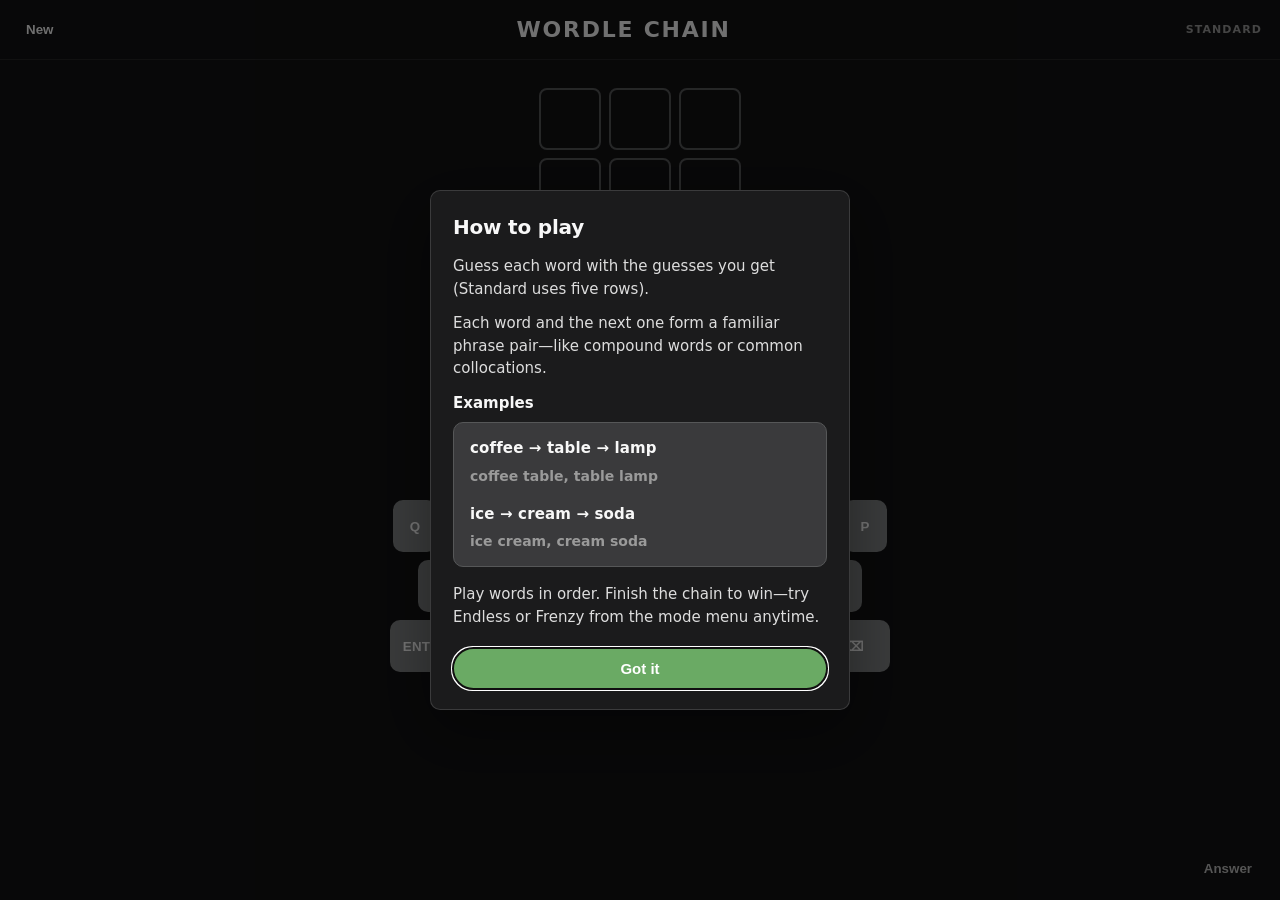
==== commit 87ae8858: "Mobile how-to: bottom sheet, scroll lock, clearer copy - Raise how-to overlay z-index; body.howToOpe" ====
--- a/index.html
+++ b/index.html
@@ -113,9 +113,9 @@
         <div class="modal howToModal" role="dialog" aria-modal="true" aria-labelledby="howToTitle">
           <h2 class="modal__title" id="howToTitle">How to play</h2>
           <div class="howToBody">
-            <p>Guess each word in 5 tries.</p>
-            <p>Each completed word and the next word go together like a known pair.</p>
-            <p class="howToExamplesLabel">Examples:</p>
+            <p>Guess each word with the guesses you get (Standard uses five rows).</p>
+            <p>Each word and the next one form a familiar phrase pair—like compound words or common collocations.</p>
+            <p class="howToExamplesLabel">Examples</p>
             <div class="chainExamplePairs" role="presentation">
               <div class="chainExamplePair">
                 <p class="chainWords">coffee → table → lamp</p>
@@ -126,7 +126,7 @@
                 <p class="chainPhrases">ice cream, cream soda</p>
               </div>
             </div>
-            <p>Work through the words in order. Solve the whole chain to win!</p>
+            <p>Play words in order. Finish the chain to win—try Endless or Frenzy from the mode menu anytime.</p>
           </div>
           <div class="modal__actions howToActions">
             <button class="primaryButton" id="howToDismissBtn" type="button">Got it</button>
--- a/styles.css
+++ b/styles.css
@@ -701,8 +701,13 @@
 }
 
 .howToOverlay {
-  z-index: 60;
+  z-index: 100;
   background: rgba(0, 0, 0, 0.55);
+}
+
+/* Prevent page scroll behind the how-to while it is open (restored on dismiss). */
+body.howToOpen {
+  overflow: hidden;
 }
 
 .modal {
@@ -1016,10 +1021,64 @@
 }
 
 @media (max-width: 768px) {
-  html,
-  body {
-    overflow: hidden;
-  }
+  .app {
+    min-height: 100vh;
+    min-height: 100dvh;
+  }
+
+  /* How-to: bottom sheet, full width, above fixed keyboard (z-index 20). */
+  .howToOverlay {
+    place-items: unset;
+    align-items: end;
+    justify-items: stretch;
+    padding: 0;
+    padding-bottom: env(safe-area-inset-bottom, 0px);
+    -webkit-overflow-scrolling: touch;
+  }
+
+  .modal.howToModal {
+    width: 100%;
+    max-width: none;
+    max-height: min(88dvh, 92vh);
+    margin: 0;
+    border-radius: 20px 20px 0 0;
+    padding: 20px 18px calc(18px + env(safe-area-inset-bottom, 0px));
+    box-shadow: 0 -8px 40px rgba(0, 0, 0, 0.45);
+  }
+
+  .modal.howToModal .modal__title {
+    font-size: 18px;
+    margin-bottom: 12px;
+    text-align: center;
+  }
+
+  .modal.howToModal .howToBody {
+    font-size: 15px;
+    line-height: 1.55;
+  }
+
+  .modal.howToModal .chainExamplePairs {
+    padding: 12px 14px;
+    gap: 14px;
+  }
+
+  .modal.howToModal .chainWords {
+    font-size: 14px;
+    line-height: 1.35;
+    word-break: break-word;
+  }
+
+  .modal.howToModal .chainPhrases {
+    font-size: 13px;
+    line-height: 1.35;
+  }
+
+  .modal.howToModal .howToActions .primaryButton {
+    width: 100%;
+    min-height: 48px;
+    font-size: 16px;
+  }
+
   .header {
     padding: 10px 12px;
   }
@@ -1047,7 +1106,7 @@
   }
   .main {
     padding-bottom: 318px;
-    overflow-y: auto;
+    overflow-y: visible;
     width: 100%;
   }
   .mobileAnswerFlash {
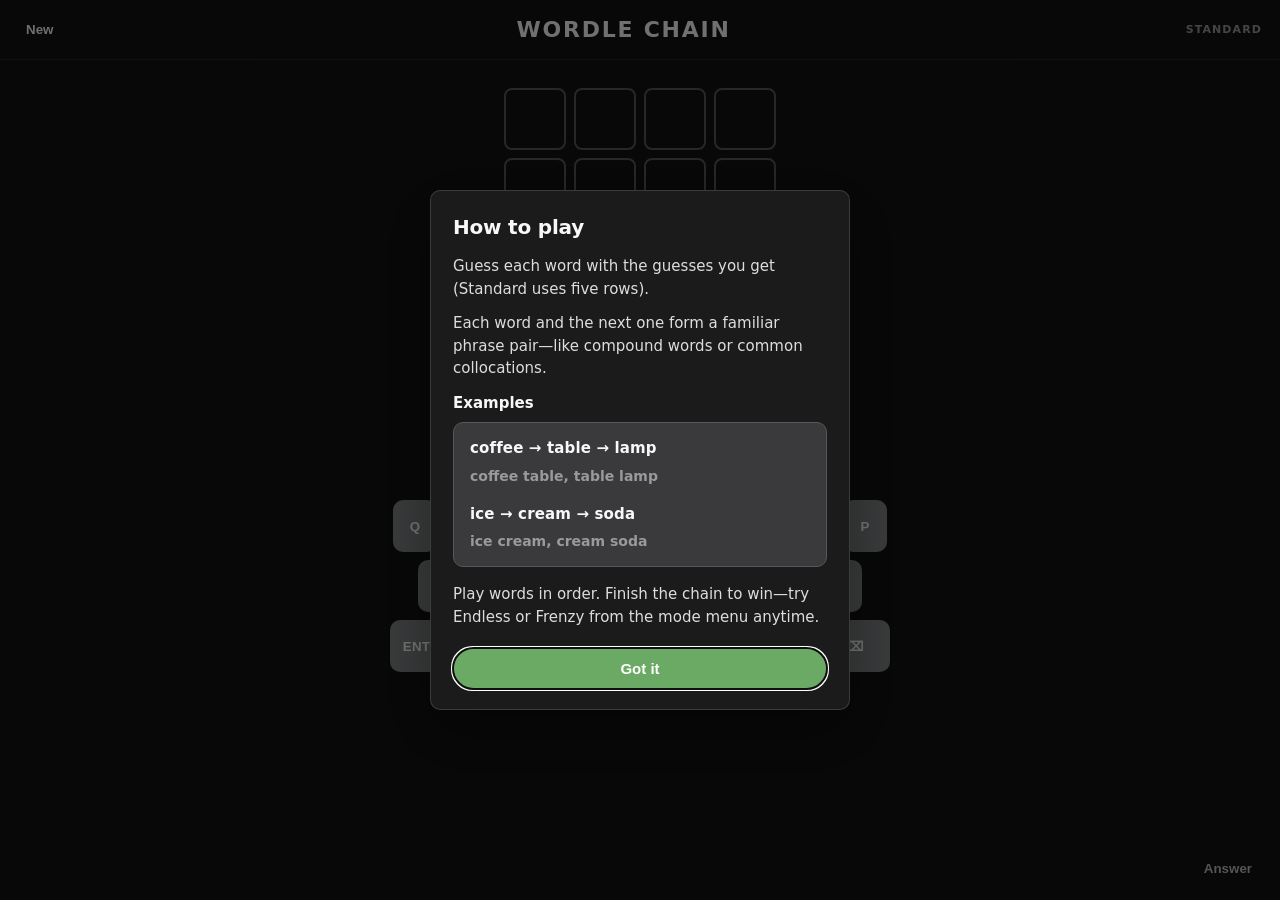
==== commit c499bfc2: "How-to: mobile reload + help icon; fix taps and styling - Show instructions every load on ≤768px; sk" ====
--- a/index.html
+++ b/index.html
@@ -89,6 +89,27 @@
                 <span class="hintBtn__text">Hint</span>
                 <span class="hintBtn__count" id="hintCount">0</span>
               </button>
+              <button
+                type="button"
+                id="howToHelpBtn"
+                class="toolbarIconLink toolbarIconLink--howTo"
+                aria-label="How to play"
+                title="How to play"
+              >
+                <span class="toolbarIconLink__icon" aria-hidden="true">
+                  <svg width="22" height="22" viewBox="0 0 24 24" fill="none" xmlns="http://www.w3.org/2000/svg">
+                    <circle cx="12" cy="12" r="10" stroke="currentColor" stroke-width="2" />
+                    <path
+                      d="M9.5 9.5a2.5 2.5 0 0 1 4.95-.5c0 1.5-2.5 2-2.5 3.5"
+                      stroke="currentColor"
+                      stroke-width="2"
+                      stroke-linecap="round"
+                      stroke-linejoin="round"
+                    />
+                    <circle cx="12" cy="17" r="1" fill="currentColor" />
+                  </svg>
+                </span>
+              </button>
             </div>
           </div>
           <div class="keyboard__row" id="kbRow1"></div>
--- a/styles.css
+++ b/styles.css
@@ -547,6 +547,7 @@
 
 .keyboard {
   position: relative;
+  z-index: 45;
   width: min(560px, 100%);
   display: flex;
   flex-direction: column;
@@ -563,7 +564,7 @@
 
 .keyboardToolbar__group {
   display: grid;
-  grid-template-columns: repeat(3, auto);
+  grid-template-columns: repeat(4, auto);
   column-gap: 24px;
   row-gap: 6px;
   justify-content: center;
@@ -601,6 +602,28 @@
 .toolbarIconLink__icon {
   display: flex;
   line-height: 0;
+}
+
+button.toolbarIconLink {
+  font: inherit;
+  cursor: pointer;
+}
+
+button.toolbarIconLink:focus-visible {
+  outline: 2px solid var(--yellow);
+  outline-offset: 2px;
+}
+
+.toolbarIconLink--howTo {
+  padding: 0;
+  position: relative;
+  z-index: 1;
+  color: rgba(255, 255, 255, 0.5);
+}
+
+.toolbarIconLink--howTo:hover,
+.toolbarIconLink--howTo:focus-visible {
+  color: rgba(255, 255, 255, 0.72);
 }
 
 .mobileAnswerFlash {
@@ -966,7 +989,7 @@
     letter-spacing: 0.08em;
   }
   .keyboardToolbar__group {
-    column-gap: 18px;
+    column-gap: 14px;
   }
   .toolbarIconLink {
     width: 36px;
@@ -1098,7 +1121,7 @@
     padding: 8px 8px calc(12px + env(safe-area-inset-bottom));
     background: rgba(18, 18, 19, 0.96);
     border-top: 1px solid rgba(255, 255, 255, 0.08);
-    z-index: 20;
+    z-index: 50;
     isolation: isolate;
   }
   .status {
